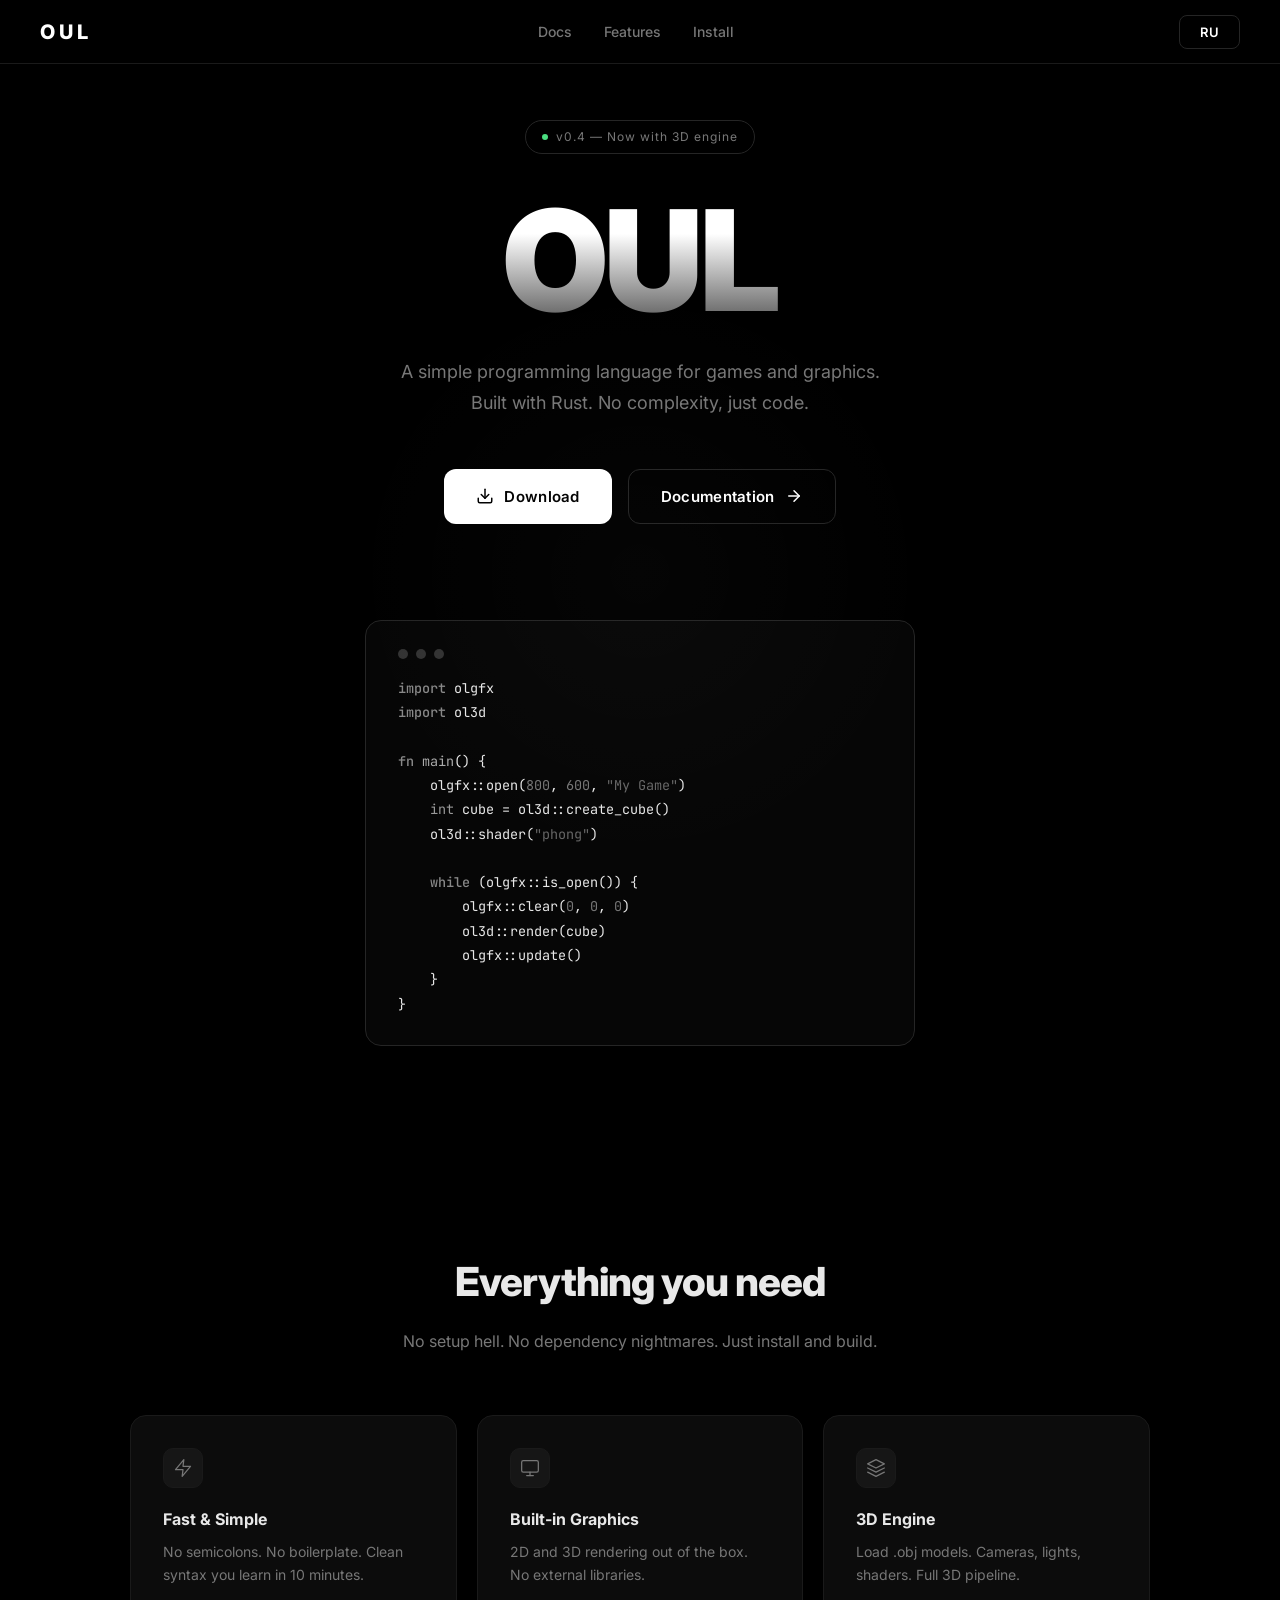
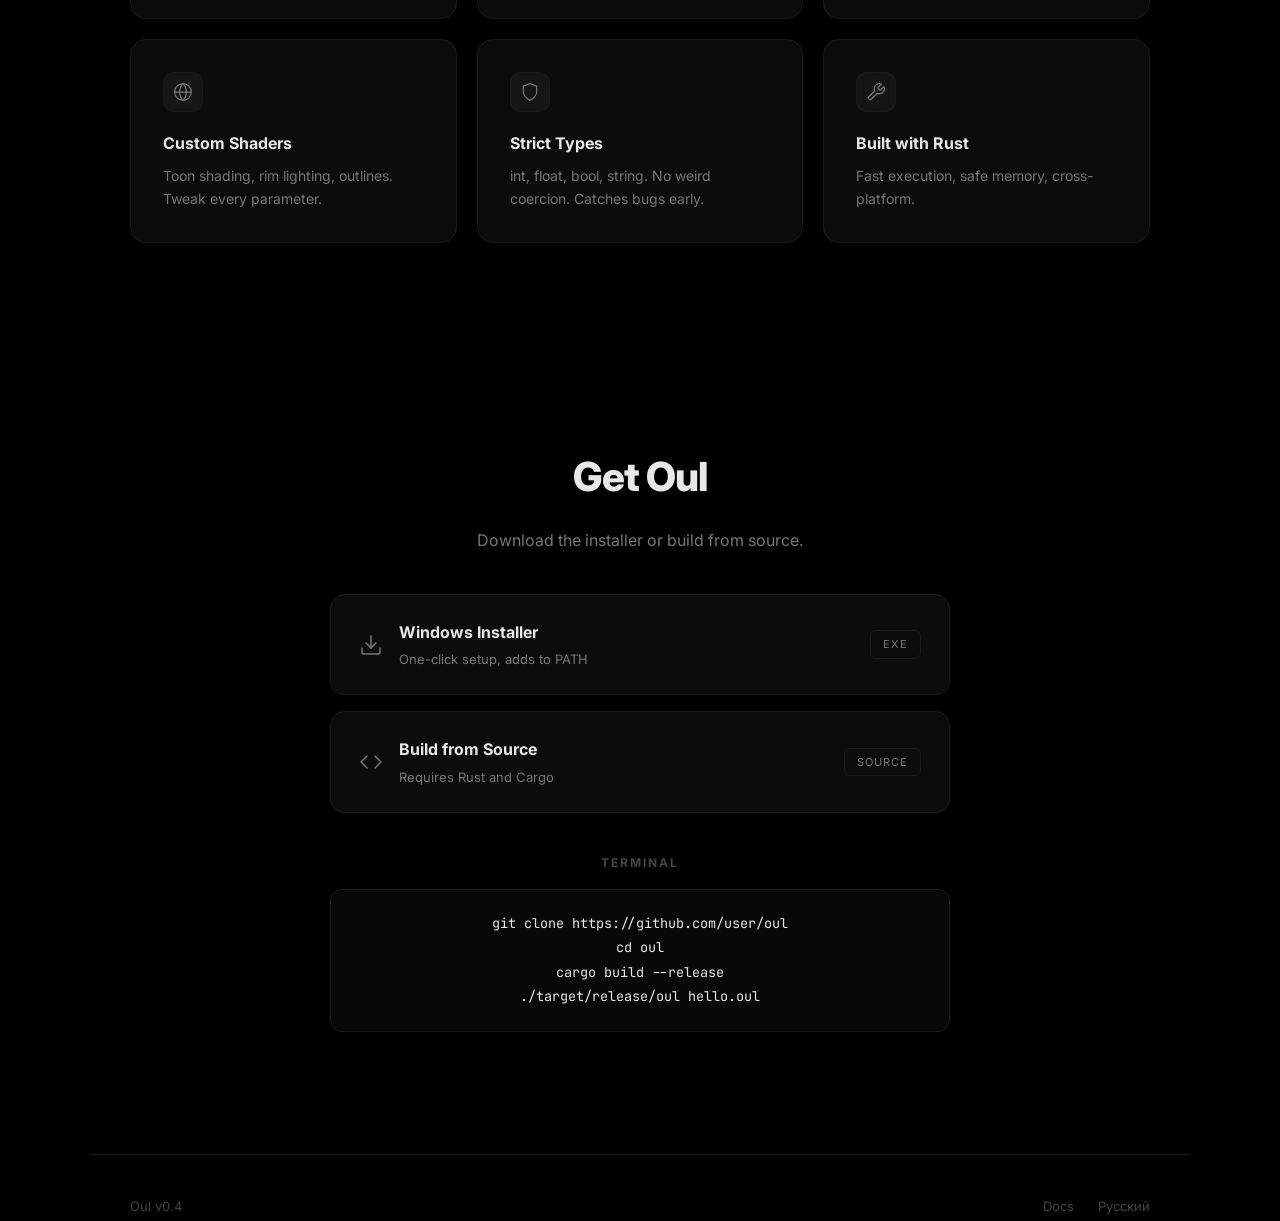
==== index.html @ 9b13d9ac "Create index.html" ====
<!DOCTYPE html>
<html lang="en">
<head>
    <meta charset="UTF-8">
    <meta name="viewport" content="width=device-width, initial-scale=1.0">
    <title>Oul — Programming Language</title>
    <link rel="stylesheet" href="/css/style.css">
    <style>
        header {
            position: fixed; top: 0; left: 0; right: 0; z-index: 1000;
            padding: 0 40px; height: 64px;
            display: flex; align-items: center; justify-content: space-between;
            background: rgba(0,0,0,0.8);
            backdrop-filter: blur(20px); -webkit-backdrop-filter: blur(20px);
            border-bottom: 1px solid var(--border);
        }
        .header-logo { font-size: 20px; font-weight: 800; letter-spacing: 4px; color: var(--accent); }
        .header-nav { display: flex; align-items: center; gap: 32px; }
        .header-nav a { font-size: 14px; color: var(--text2); font-weight: 500; }
        .header-nav a:hover { color: #fff; }
        .header-right { display: flex; align-items: center; gap: 12px; }

        .hero {
            min-height: 100vh; display: flex; flex-direction: column;
            align-items: center; justify-content: center; text-align: center;
            padding: 120px 40px 80px; position: relative; overflow: hidden;
        }
        .hero::before {
            content: ''; position: absolute; top: 50%; left: 50%;
            transform: translate(-50%, -50%); width: 600px; height: 600px;
            background: radial-gradient(circle, rgba(255,255,255,0.02) 0%, transparent 70%);
            pointer-events: none;
        }
        .hero-badge {
            display: inline-flex; align-items: center; gap: 8px;
            padding: 6px 16px; border: 1px solid var(--border2);
            border-radius: 100px; font-size: 12px; color: var(--text2);
            margin-bottom: 40px; letter-spacing: 1px;
        }
        .hero-badge .dot {
            width: 6px; height: 6px; background: #4ade80;
            border-radius: 50%; animation: pulse 2s infinite;
        }
        @keyframes pulse { 0%,100%{opacity:1} 50%{opacity:0.3} }

        .hero h1 {
            font-size: clamp(72px, 12vw, 140px); font-weight: 900;
            letter-spacing: -3px; line-height: 0.95;
            background: linear-gradient(180deg, #ffffff 30%, #555555 100%);
            -webkit-background-clip: text; -webkit-text-fill-color: transparent;
            background-clip: text; margin-bottom: 30px;
        }
        .hero-sub {
            font-size: 18px; color: var(--text2); max-width: 500px;
            line-height: 1.7; margin-bottom: 50px;
        }
        .hero-buttons { display: flex; gap: 16px; flex-wrap: wrap; justify-content: center; }
        .hero-code { margin-top: 80px; max-width: 550px; width: 100%; text-align: left; }
        .hero-code pre {
            border-radius: 16px; padding: 28px 32px;
            border: 1px solid var(--border2); background: var(--bg2);
        }
        .code-dots { display: flex; gap: 8px; margin-bottom: 18px; }
        .code-dots span { width: 10px; height: 10px; border-radius: 50%; background: #333; }

        .features { padding: 100px 40px; max-width: 1100px; margin: 0 auto; }
        .features-title { text-align: center; margin-bottom: 60px; }
        .features-title h2 { font-size: 40px; font-weight: 800; letter-spacing: -1px; margin-bottom: 12px; }
        .features-title p { color: var(--text2); font-size: 16px; }
        .features-grid { display: grid; grid-template-columns: repeat(3, 1fr); gap: 20px; }
        .feature-card {
            background: var(--bg3); border: 1px solid var(--border);
            border-radius: 16px; padding: 32px;
            transition: all 0.3s cubic-bezier(0.4, 0, 0.2, 1);
        }
        .feature-card:hover {
            border-color: var(--border2); transform: translateY(-4px); background: var(--bg4);
        }
        .feature-icon {
            width: 40px; height: 40px; display: flex; align-items: center; justify-content: center;
            background: var(--bg5); border: 1px solid var(--border);
            border-radius: 10px; margin-bottom: 18px;
        }
        .feature-icon svg { width: 20px; height: 20px; stroke: var(--text2); fill: none; stroke-width: 1.5; }
        .feature-card h3 { font-size: 16px; font-weight: 700; margin-bottom: 8px; }
        .feature-card p { font-size: 14px; color: var(--text2); line-height: 1.6; }

        .install { padding: 100px 40px; max-width: 700px; margin: 0 auto; text-align: center; }
        .install h2 { font-size: 40px; font-weight: 800; margin-bottom: 16px; letter-spacing: -1px; }
        .install > p { color: var(--text2); margin-bottom: 40px; font-size: 16px; }
        .install-options { display: flex; flex-direction: column; gap: 16px; margin-bottom: 40px; }
        .install-option {
            background: var(--bg3); border: 1px solid var(--border);
            border-radius: 14px; padding: 24px 28px;
            display: flex; align-items: center; justify-content: space-between;
            transition: all 0.25s; cursor: pointer; text-decoration: none;
        }
        .install-option:hover { border-color: var(--border2); background: var(--bg4); }
        .install-option-left { display: flex; align-items: center; gap: 16px; text-align: left; }
        .install-option-left svg { width: 24px; height: 24px; stroke: var(--text2); fill: none; stroke-width: 1.5; flex-shrink: 0; }
        .install-option-left h4 { font-size: 16px; font-weight: 700; margin-bottom: 2px; }
        .install-option-left p { font-size: 13px; color: var(--text2); margin: 0; }
        .platform-tag {
            padding: 4px 12px; border: 1px solid var(--border); border-radius: 6px;
            font-size: 11px; color: var(--text2); text-transform: uppercase; letter-spacing: 1px;
        }
        .install-source { margin-top: 30px; }
        .install-source h4 {
            font-size: 12px; text-transform: uppercase; letter-spacing: 2px;
            color: var(--text3); margin-bottom: 14px;
        }

        footer {
            padding: 40px; border-top: 1px solid var(--border);
            display: flex; justify-content: space-between; align-items: center;
            max-width: 1100px; margin: 0 auto;
        }
        footer p { font-size: 13px; color: var(--text3); }
        .footer-links { display: flex; gap: 24px; }
        .footer-links a { font-size: 13px; color: var(--text3); }
        .footer-links a:hover { color: var(--text2); }

        @media (max-width: 768px) {
            header { padding: 0 20px; }
            .header-nav { display: none; }
            .hero { padding: 100px 20px 60px; }
            .features { padding: 60px 20px; }
            .features-grid { grid-template-columns: 1fr; }
            .install { padding: 60px 20px; }
            .hero-buttons { flex-direction: column; align-items: center; }
            footer { flex-direction: column; gap: 20px; text-align: center; }
        }
    </style>
</head>
<body>

<header>
    <a href="/" class="header-logo">OUL</a>
    <nav class="header-nav">
        <a href="/docs" data-en="Docs" data-ru="Документация">Docs</a>
        <a href="#features" data-en="Features" data-ru="Возможности">Features</a>
        <a href="#install" data-en="Install" data-ru="Установка">Install</a>
    </nav>
    <div class="header-right">
        <button class="btn btn-sm btn-secondary" onclick="toggleLang()" id="langBtn">RU</button>
    </div>
</header>

<section class="hero">
    <div class="hero-badge">
        <span class="dot"></span>
        <span data-en="v0.4 — Now with 3D engine" data-ru="v0.4 — Теперь с 3D движком">v0.4 — Now with 3D engine</span>
    </div>

    <h1>OUL</h1>

    <p class="hero-sub" data-en="A simple programming language for games and graphics. Built with Rust. No complexity, just code." data-ru="Простой язык программирования для игр и графики. Написан на Rust. Без сложностей, просто код.">A simple programming language for games and graphics. Built with Rust. No complexity, just code.</p>

    <div class="hero-buttons">
        <a href="#install" class="btn btn-primary">
            <svg class="icon" viewBox="0 0 24 24" fill="none" stroke="currentColor" stroke-width="2" stroke-linecap="round" stroke-linejoin="round"><path d="M21 15v4a2 2 0 01-2 2H5a2 2 0 01-2-2v-4"/><polyline points="7 10 12 15 17 10"/><line x1="12" y1="15" x2="12" y2="3"/></svg>
            <span data-en="Download" data-ru="Скачать">Download</span>
        </a>
        <a href="/docs" class="btn btn-secondary">
            <span data-en="Documentation" data-ru="Документация">Documentation</span>
            <svg class="icon" viewBox="0 0 24 24" fill="none" stroke="currentColor" stroke-width="2" stroke-linecap="round" stroke-linejoin="round"><line x1="5" y1="12" x2="19" y2="12"/><polyline points="12 5 19 12 12 19"/></svg>
        </a>
    </div>

    <div class="hero-code">
        <pre><div class="code-dots"><span></span><span></span><span></span></div><code><span class="kw">import</span> olgfx
<span class="kw">import</span> ol3d

<span class="kw">fn</span> <span class="fn">main</span>() {
    olgfx::open(<span class="num">800</span>, <span class="num">600</span>, <span class="str">"My Game"</span>)
    <span class="type">int</span> cube = ol3d::create_cube()
    ol3d::shader(<span class="str">"phong"</span>)

    <span class="kw">while</span> (olgfx::is_open()) {
        olgfx::clear(<span class="num">0</span>, <span class="num">0</span>, <span class="num">0</span>)
        ol3d::render(cube)
        olgfx::update()
    }
}</code></pre>
    </div>
</section>

<section class="features" id="features">
    <div class="features-title">
        <h2 data-en="Everything you need" data-ru="Всё что нужно">Everything you need</h2>
        <p data-en="No setup hell. No dependency nightmares. Just install and build." data-ru="Никакого ада настроек. Просто установи и создавай.">No setup hell. No dependency nightmares. Just install and build.</p>
    </div>
    <div class="features-grid">
        <div class="feature-card">
            <div class="feature-icon">
                <svg viewBox="0 0 24 24" stroke-linecap="round" stroke-linejoin="round"><polygon points="13 2 3 14 12 14 11 22 21 10 12 10 13 2"/></svg>
            </div>
            <h3 data-en="Fast & Simple" data-ru="Быстрый и простой">Fast & Simple</h3>
            <p data-en="No semicolons. No boilerplate. Clean syntax you learn in 10 minutes." data-ru="Без точек с запятой. Чистый синтаксис за 10 минут.">No semicolons. No boilerplate. Clean syntax you learn in 10 minutes.</p>
        </div>
        <div class="feature-card">
            <div class="feature-icon">
                <svg viewBox="0 0 24 24" stroke-linecap="round" stroke-linejoin="round"><rect x="2" y="3" width="20" height="14" rx="2" ry="2"/><line x1="8" y1="21" x2="16" y2="21"/><line x1="12" y1="17" x2="12" y2="21"/></svg>
            </div>
            <h3 data-en="Built-in Graphics" data-ru="Встроенная графика">Built-in Graphics</h3>
            <p data-en="2D and 3D rendering out of the box. No external libraries." data-ru="2D и 3D рендеринг из коробки. Без внешних библиотек.">2D and 3D rendering out of the box. No external libraries.</p>
        </div>
        <div class="feature-card">
            <div class="feature-icon">
                <svg viewBox="0 0 24 24" stroke-linecap="round" stroke-linejoin="round"><path d="M12 2L2 7l10 5 10-5-10-5z"/><path d="M2 17l10 5 10-5"/><path d="M2 12l10 5 10-5"/></svg>
            </div>
            <h3 data-en="3D Engine" data-ru="3D Движок">3D Engine</h3>
            <p data-en="Load .obj models. Cameras, lights, shaders. Full 3D pipeline." data-ru="Загрузка .obj моделей. Камеры, свет, шейдеры. Полный 3D пайплайн.">Load .obj models. Cameras, lights, shaders. Full 3D pipeline.</p>
        </div>
        <div class="feature-card">
            <div class="feature-icon">
                <svg viewBox="0 0 24 24" stroke-linecap="round" stroke-linejoin="round"><circle cx="12" cy="12" r="10"/><path d="M12 2a14.5 14.5 0 000 20 14.5 14.5 0 000-20"/><path d="M2 12h20"/></svg>
            </div>
            <h3 data-en="Custom Shaders" data-ru="Кастомные шейдеры">Custom Shaders</h3>
            <p data-en="Toon shading, rim lighting, outlines. Tweak every parameter." data-ru="Тун-шейдинг, rim-освещение, контуры. Настрой каждый параметр.">Toon shading, rim lighting, outlines. Tweak every parameter.</p>
        </div>
        <div class="feature-card">
            <div class="feature-icon">
                <svg viewBox="0 0 24 24" stroke-linecap="round" stroke-linejoin="round"><path d="M12 22s8-4 8-10V5l-8-3-8 3v7c0 6 8 10 8 10z"/></svg>
            </div>
            <h3 data-en="Strict Types" data-ru="Строгие типы">Strict Types</h3>
            <p data-en="int, float, bool, string. No weird coercion. Catches bugs early." data-ru="int, float, bool, string. Без магии. Ловит баги сразу.">int, float, bool, string. No weird coercion. Catches bugs early.</p>
        </div>
        <div class="feature-card">
            <div class="feature-icon">
                <svg viewBox="0 0 24 24" stroke-linecap="round" stroke-linejoin="round"><path d="M14.7 6.3a1 1 0 000 1.4l1.6 1.6a1 1 0 001.4 0l3.77-3.77a6 6 0 01-7.94 7.94l-6.91 6.91a2.12 2.12 0 01-3-3l6.91-6.91a6 6 0 017.94-7.94l-3.76 3.76z"/></svg>
            </div>
            <h3 data-en="Built with Rust" data-ru="Написан на Rust">Built with Rust</h3>
            <p data-en="Fast execution, safe memory, cross-platform." data-ru="Быстрое выполнение, безопасная память, кроссплатформенность.">Fast execution, safe memory, cross-platform.</p>
        </div>
    </div>
</section>

<section class="install" id="install">
    <h2 data-en="Get Oul" data-ru="Скачать Oul">Get Oul</h2>
    <p data-en="Download the installer or build from source." data-ru="Скачай инсталлер или собери из исходников.">Download the installer or build from source.</p>

    <div class="install-options">
        <a href="#" class="install-option">
            <div class="install-option-left">
                <svg viewBox="0 0 24 24" stroke-linecap="round" stroke-linejoin="round"><path d="M21 15v4a2 2 0 01-2 2H5a2 2 0 01-2-2v-4"/><polyline points="7 10 12 15 17 10"/><line x1="12" y1="15" x2="12" y2="3"/></svg>
                <div>
                    <h4>Windows Installer</h4>
                    <p data-en="One-click setup, adds to PATH" data-ru="Установка в один клик">One-click setup, adds to PATH</p>
                </div>
            </div>
            <span class="platform-tag">exe</span>
        </a>
        <a href="#" class="install-option">
            <div class="install-option-left">
                <svg viewBox="0 0 24 24" stroke-linecap="round" stroke-linejoin="round"><polyline points="16 18 22 12 16 6"/><polyline points="8 6 2 12 8 18"/></svg>
                <div>
                    <h4>Build from Source</h4>
                    <p data-en="Requires Rust and Cargo" data-ru="Нужен Rust и Cargo">Requires Rust and Cargo</p>
                </div>
            </div>
            <span class="platform-tag">source</span>
        </a>
    </div>

    <div class="install-source">
        <h4 data-en="Terminal" data-ru="Терминал">Terminal</h4>
<pre><code>git clone https://github.com/user/oul
cd oul
cargo build --release
./target/release/oul hello.oul</code></pre>
    </div>
</section>

<footer>
    <p>Oul v0.4</p>
    <div class="footer-links">
        <a href="/docs">Docs</a>
        <a href="#" onclick="toggleLang(); return false;" data-en="Русский" data-ru="English">Русский</a>
    </div>
</footer>

<script>
let lang='en';
function toggleLang(){
    lang=lang==='en'?'ru':'en';
    document.getElementById('langBtn').textContent=lang==='en'?'RU':'EN';
    document.querySelectorAll('[data-en]').forEach(el=>{
        const t=el.getAttribute('data-'+lang);
        if(t)el.textContent=t;
    });
}
</script>

</body>
</html>
---- css/style.css ----
@import url('https://fonts.googleapis.com/css2?family=Inter:wght@300;400;500;600;700;800;900&family=JetBrains+Mono:wght@400;500&display=swap');

* {
    margin: 0;
    padding: 0;
    box-sizing: border-box;
}

:root {
    --bg: #000000;
    --bg2: #060606;
    --bg3: #0c0c0c;
    --bg4: #111111;
    --bg5: #161616;
    --border: #1a1a1a;
    --border2: #252525;
    --text: #e8e8e8;
    --text2: #777777;
    --text3: #444444;
    --accent: #ffffff;
    --code-bg: #080808;
    --code-border: #1a1a1a;
    --hover: #0f0f0f;
}

html { scroll-behavior: smooth; }

body {
    font-family: 'Inter', -apple-system, BlinkMacSystemFont, sans-serif;
    background: var(--bg);
    color: var(--text);
    line-height: 1.7;
    -webkit-font-smoothing: antialiased;
}

::selection {
    background: rgba(255, 255, 255, 0.15);
    color: #fff;
}

::-webkit-scrollbar { width: 6px; }
::-webkit-scrollbar-track { background: var(--bg); }
::-webkit-scrollbar-thumb { background: #222; border-radius: 3px; }

a { color: var(--text); text-decoration: none; transition: color 0.2s; }
a:hover { color: var(--accent); }

.btn {
    display: inline-flex;
    align-items: center;
    gap: 10px;
    padding: 14px 32px;
    border-radius: 12px;
    font-family: 'Inter', sans-serif;
    font-size: 15px;
    font-weight: 600;
    cursor: pointer;
    transition: all 0.25s cubic-bezier(0.4, 0, 0.2, 1);
    border: none;
    letter-spacing: 0.3px;
}
.btn-primary {
    background: #fff;
    color: #000;
}
.btn-primary:hover {
    background: #e0e0e0;
    transform: translateY(-2px);
    box-shadow: 0 8px 30px rgba(255, 255, 255, 0.08);
}
.btn-secondary {
    background: transparent;
    color: #fff;
    border: 1px solid var(--border2);
}
.btn-secondary:hover {
    background: var(--bg4);
    border-color: #444;
    transform: translateY(-2px);
}
.btn-sm {
    padding: 8px 20px;
    font-size: 13px;
    border-radius: 8px;
}
.btn .icon {
    width: 18px;
    height: 18px;
    flex-shrink: 0;
}

pre {
    background: var(--code-bg);
    border: 1px solid var(--code-border);
    border-radius: 12px;
    padding: 22px 26px;
    margin: 16px 0 22px;
    overflow-x: auto;
    font-size: 13.5px;
    line-height: 1.65;
}

code {
    font-family: 'JetBrains Mono', 'Consolas', monospace;
    font-size: 13.5px;
}

p code, li code, td code {
    background: var(--bg4);
    border: 1px solid var(--border);
    padding: 2px 8px;
    border-radius: 6px;
    font-size: 12.5px;
}

.kw { color: #888; font-weight: 500; }
.str { color: #666; }
.cmt { color: #333; font-style: italic; }
.num { color: #777; }
.fn { color: #aaa; }
.type { color: #999; }

table {
    width: 100%;
    border-collapse: collapse;
    margin: 16px 0 26px;
    font-size: 14px;
}

th {
    text-align: left;
    padding: 12px 16px;
    background: var(--bg4);
    color: var(--text2);
    font-size: 11px;
    text-transform: uppercase;
    letter-spacing: 2px;
    font-weight: 600;
    border-bottom: 1px solid var(--border);
}

td {
    padding: 12px 16px;
    border-bottom: 1px solid var(--border);
}

tr:hover td { background: var(--bg3); }

.note {
    background: var(--bg4);
    border-left: 2px solid #333;
    padding: 16px 22px;
    margin: 18px 0;
    border-radius: 0 10px 10px 0;
    font-size: 14px;
    color: var(--text2);
}
.note strong { color: var(--accent); }

@media (max-width: 768px) {
    .btn { padding: 12px 24px; font-size: 14px; }
}
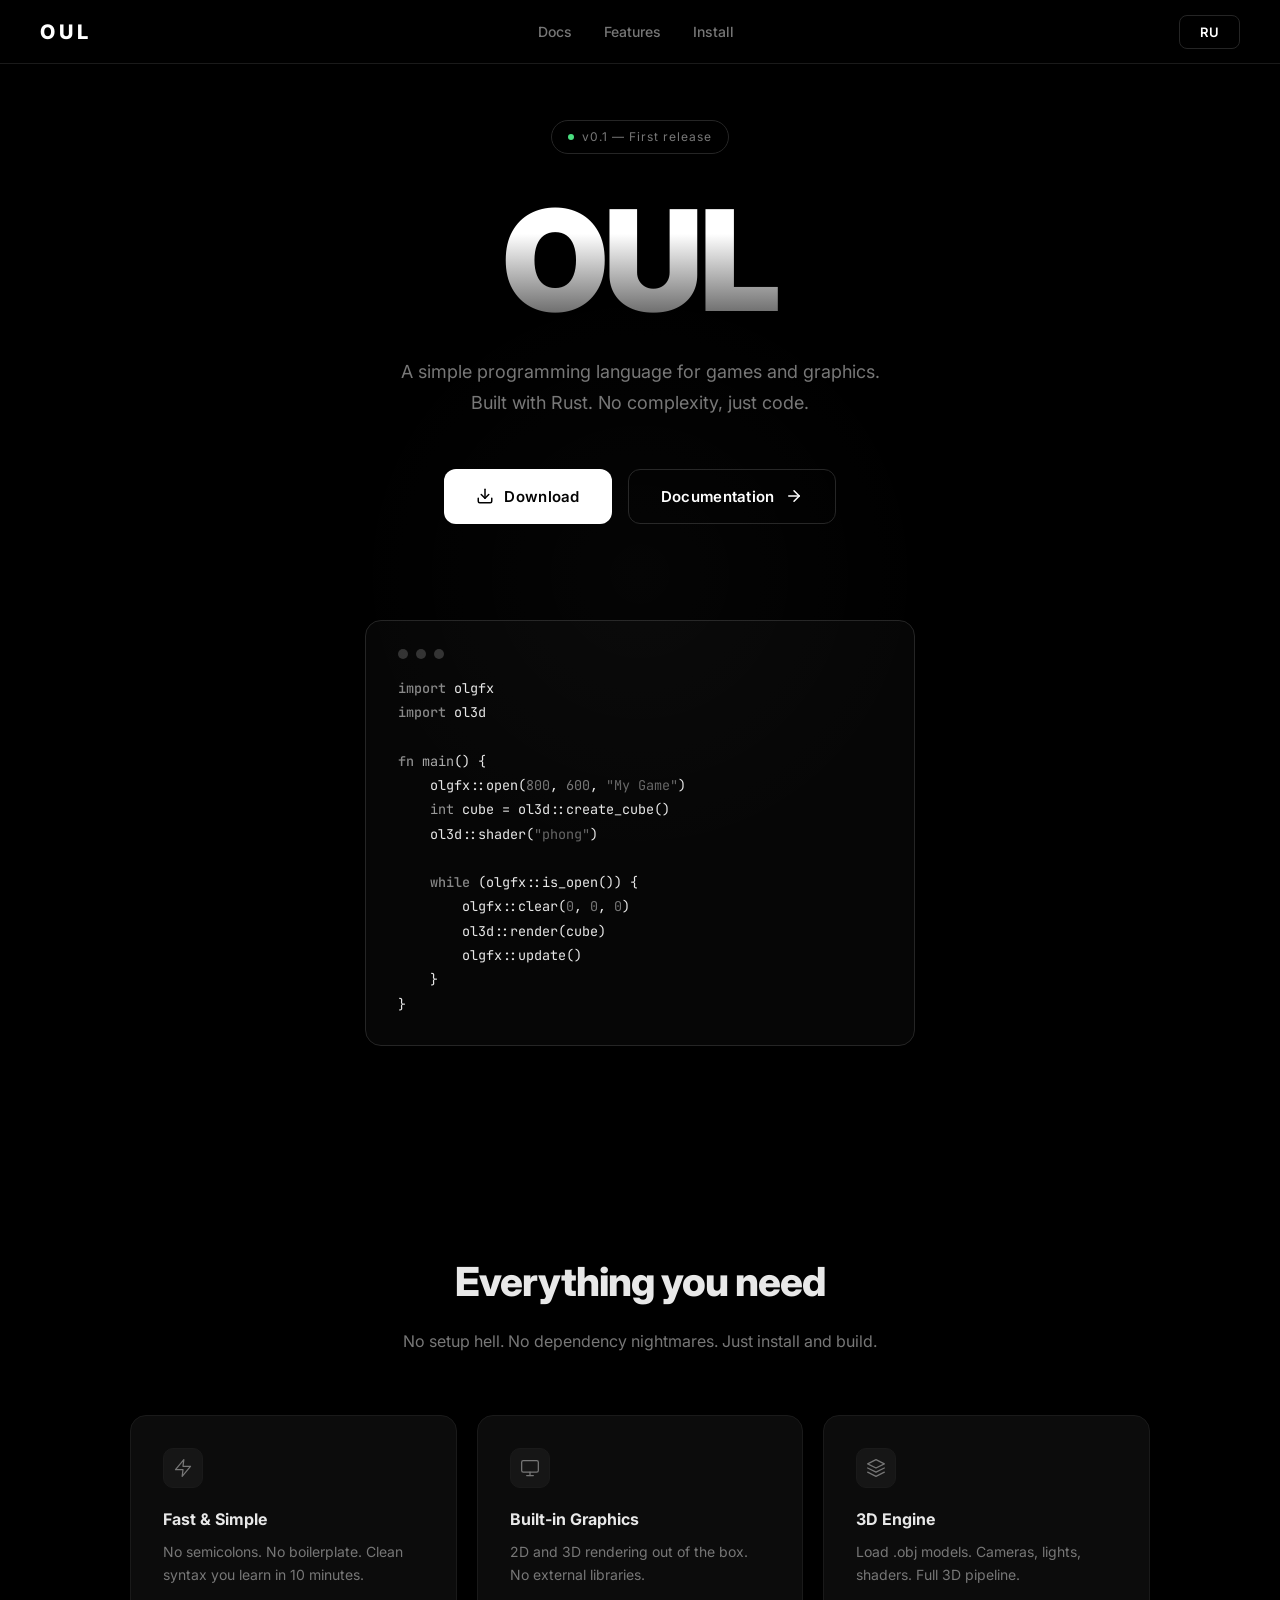
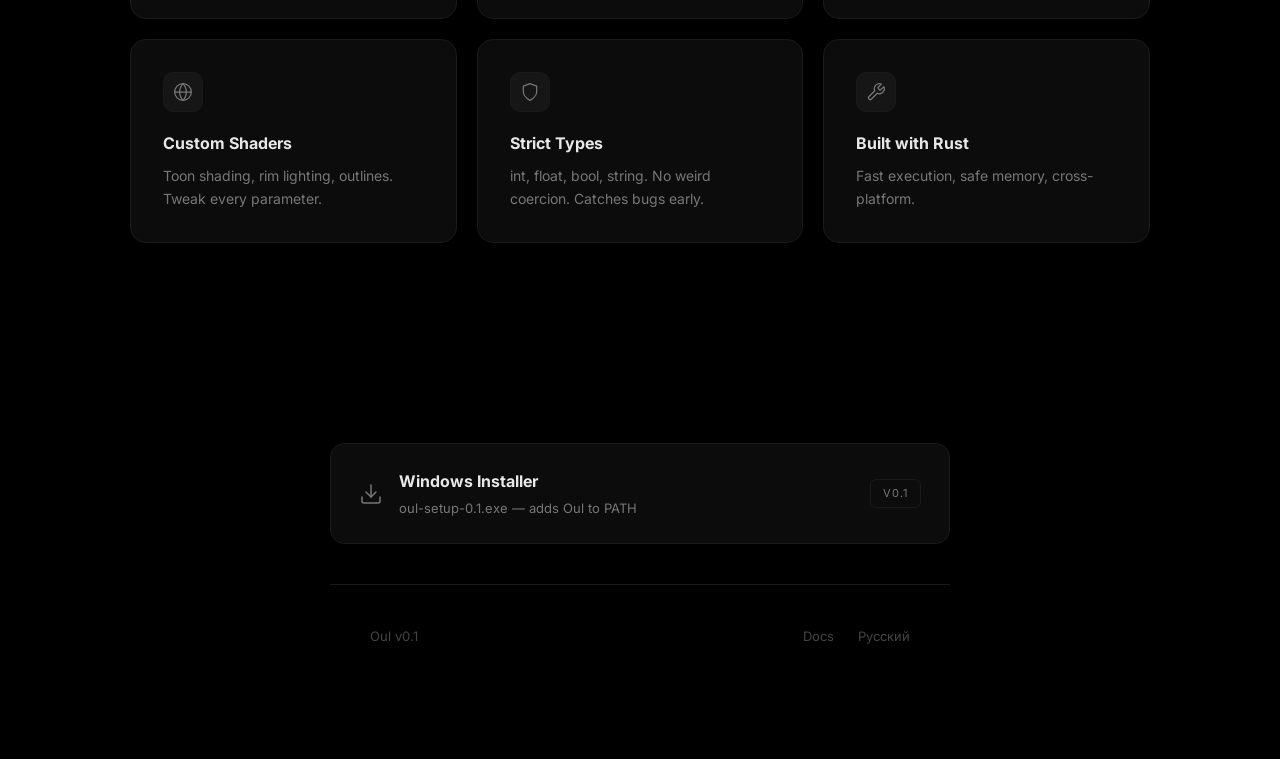
==== commit ef33224f: "Update index.html" ====
--- a/index.html
+++ b/index.html
@@ -147,10 +147,10 @@
 </header>
 
 <section class="hero">
-    <div class="hero-badge">
-        <span class="dot"></span>
-        <span data-en="v0.4 — Now with 3D engine" data-ru="v0.4 — Теперь с 3D движком">v0.4 — Now with 3D engine</span>
-    </div>
+<div class="hero-badge">
+    <span class="dot"></span>
+    <span data-en="v0.1 — First release" data-ru="v0.1 — Первый релиз">v0.1 — First release</span>
+</div>
 
     <h1>OUL</h1>
 
@@ -237,43 +237,22 @@
 </section>
 
 <section class="install" id="install">
-    <h2 data-en="Get Oul" data-ru="Скачать Oul">Get Oul</h2>
-    <p data-en="Download the installer or build from source." data-ru="Скачай инсталлер или собери из исходников.">Download the installer or build from source.</p>
-
-    <div class="install-options">
-        <a href="#" class="install-option">
-            <div class="install-option-left">
-                <svg viewBox="0 0 24 24" stroke-linecap="round" stroke-linejoin="round"><path d="M21 15v4a2 2 0 01-2 2H5a2 2 0 01-2-2v-4"/><polyline points="7 10 12 15 17 10"/><line x1="12" y1="15" x2="12" y2="3"/></svg>
-                <div>
-                    <h4>Windows Installer</h4>
-                    <p data-en="One-click setup, adds to PATH" data-ru="Установка в один клик">One-click setup, adds to PATH</p>
-                </div>
-            </div>
-            <span class="platform-tag">exe</span>
-        </a>
-        <a href="#" class="install-option">
-            <div class="install-option-left">
-                <svg viewBox="0 0 24 24" stroke-linecap="round" stroke-linejoin="round"><polyline points="16 18 22 12 16 6"/><polyline points="8 6 2 12 8 18"/></svg>
-                <div>
-                    <h4>Build from Source</h4>
-                    <p data-en="Requires Rust and Cargo" data-ru="Нужен Rust и Cargo">Requires Rust and Cargo</p>
-                </div>
-            </div>
-            <span class="platform-tag">source</span>
-        </a>
-    </div>
-
-    <div class="install-source">
-        <h4 data-en="Terminal" data-ru="Терминал">Terminal</h4>
-<pre><code>git clone https://github.com/user/oul
-cd oul
-cargo build --release
-./target/release/oul hello.oul</code></pre>
-    </div>
-</section>
+<div class="install-options">
+    <a href="/downloads/oul-setup-0.1.exe" class="install-option" download>
+        <div class="install-option-left">
+            <svg viewBox="0 0 24 24" stroke-linecap="round" stroke-linejoin="round"><path d="M21 15v4a2 2 0 01-2 2H5a2 2 0 01-2-2v-4"/><polyline points="7 10 12 15 17 10"/><line x1="12" y1="15" x2="12" y2="3"/></svg>
+            <div>
+                <h4>Windows Installer</h4>
+                <p data-en="oul-setup-0.1.exe — adds Oul to PATH" data-ru="oul-setup-0.1.exe — добавляет Oul в PATH">oul-setup-0.1.exe — adds Oul to PATH</p>
+            </div>
+        </div>
+        <span class="platform-tag">v0.1</span>
+    </a>
+</div>
+
 
 <footer>
-    <p>Oul v0.4</p>
+    <p>Oul v0.1</p>
     <div class="footer-links">
         <a href="/docs">Docs</a>
         <a href="#" onclick="toggleLang(); return false;" data-en="Русский" data-ru="English">Русский</a>
